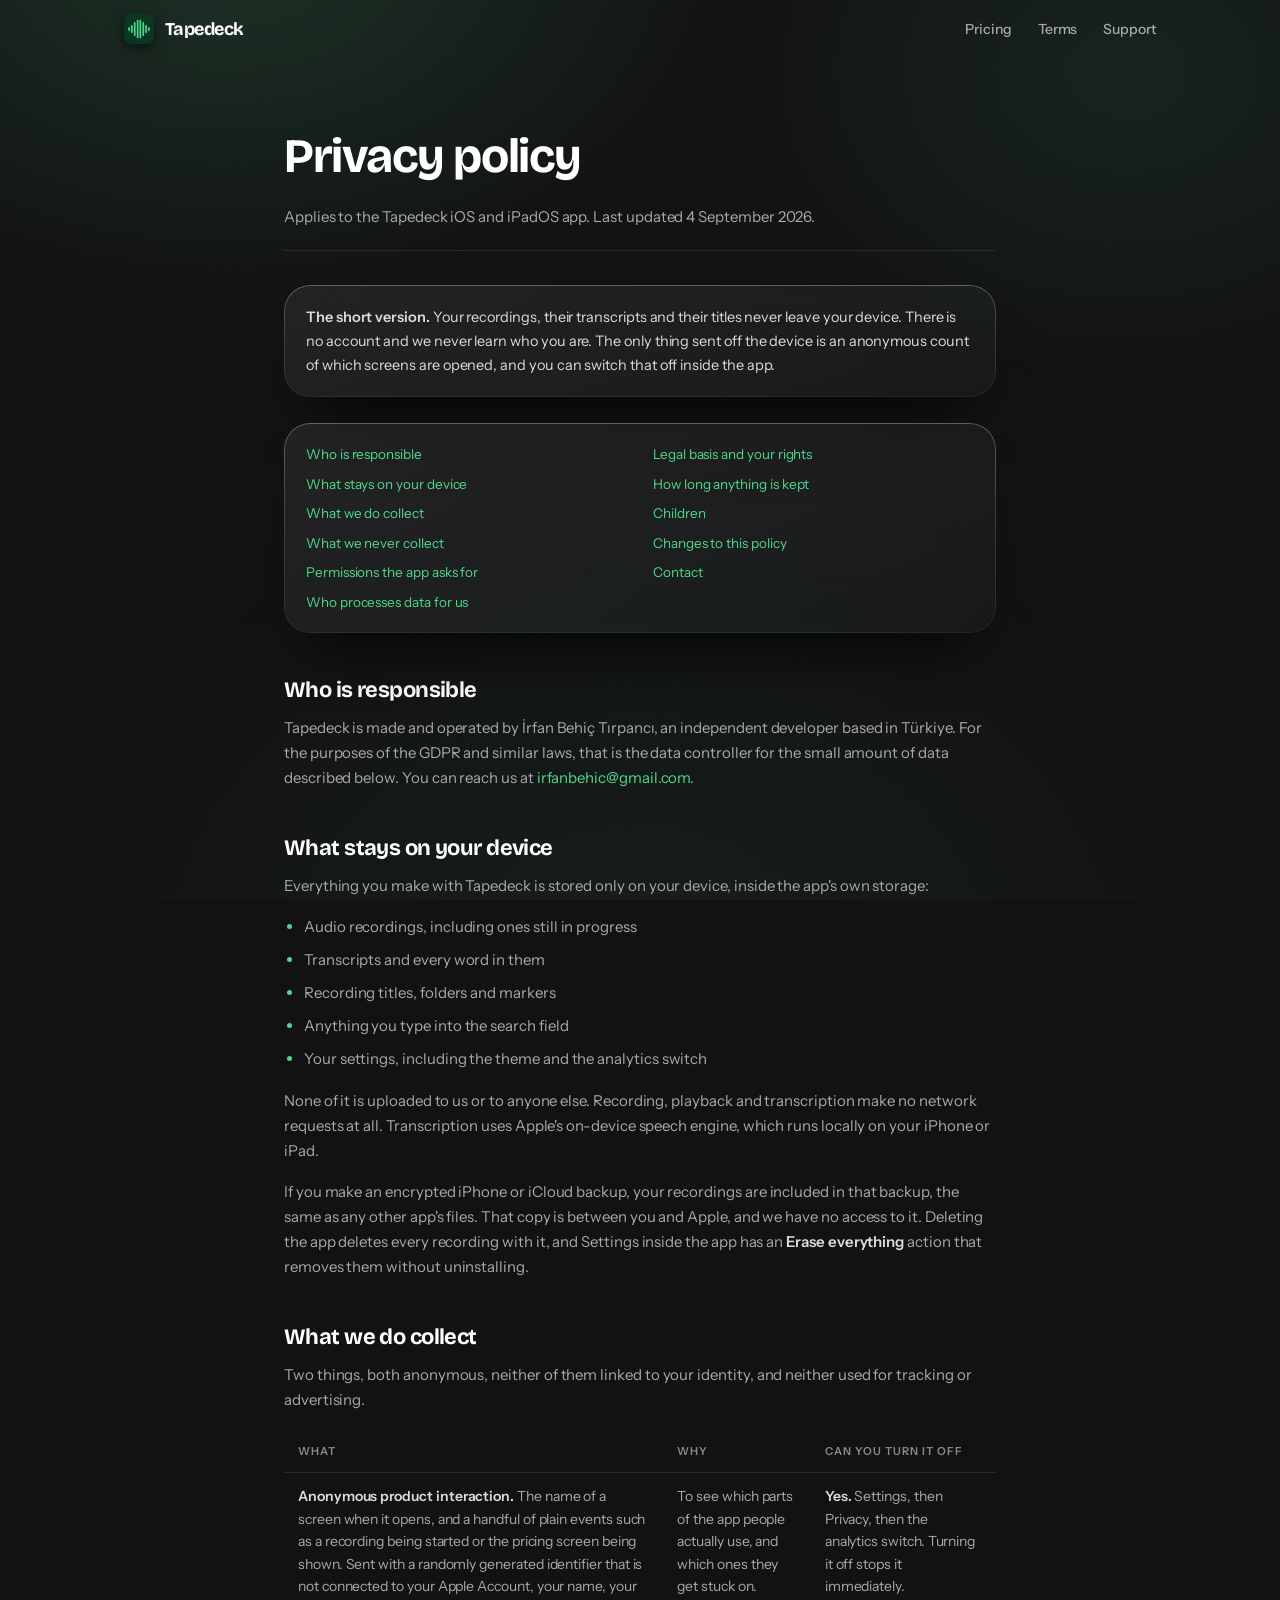
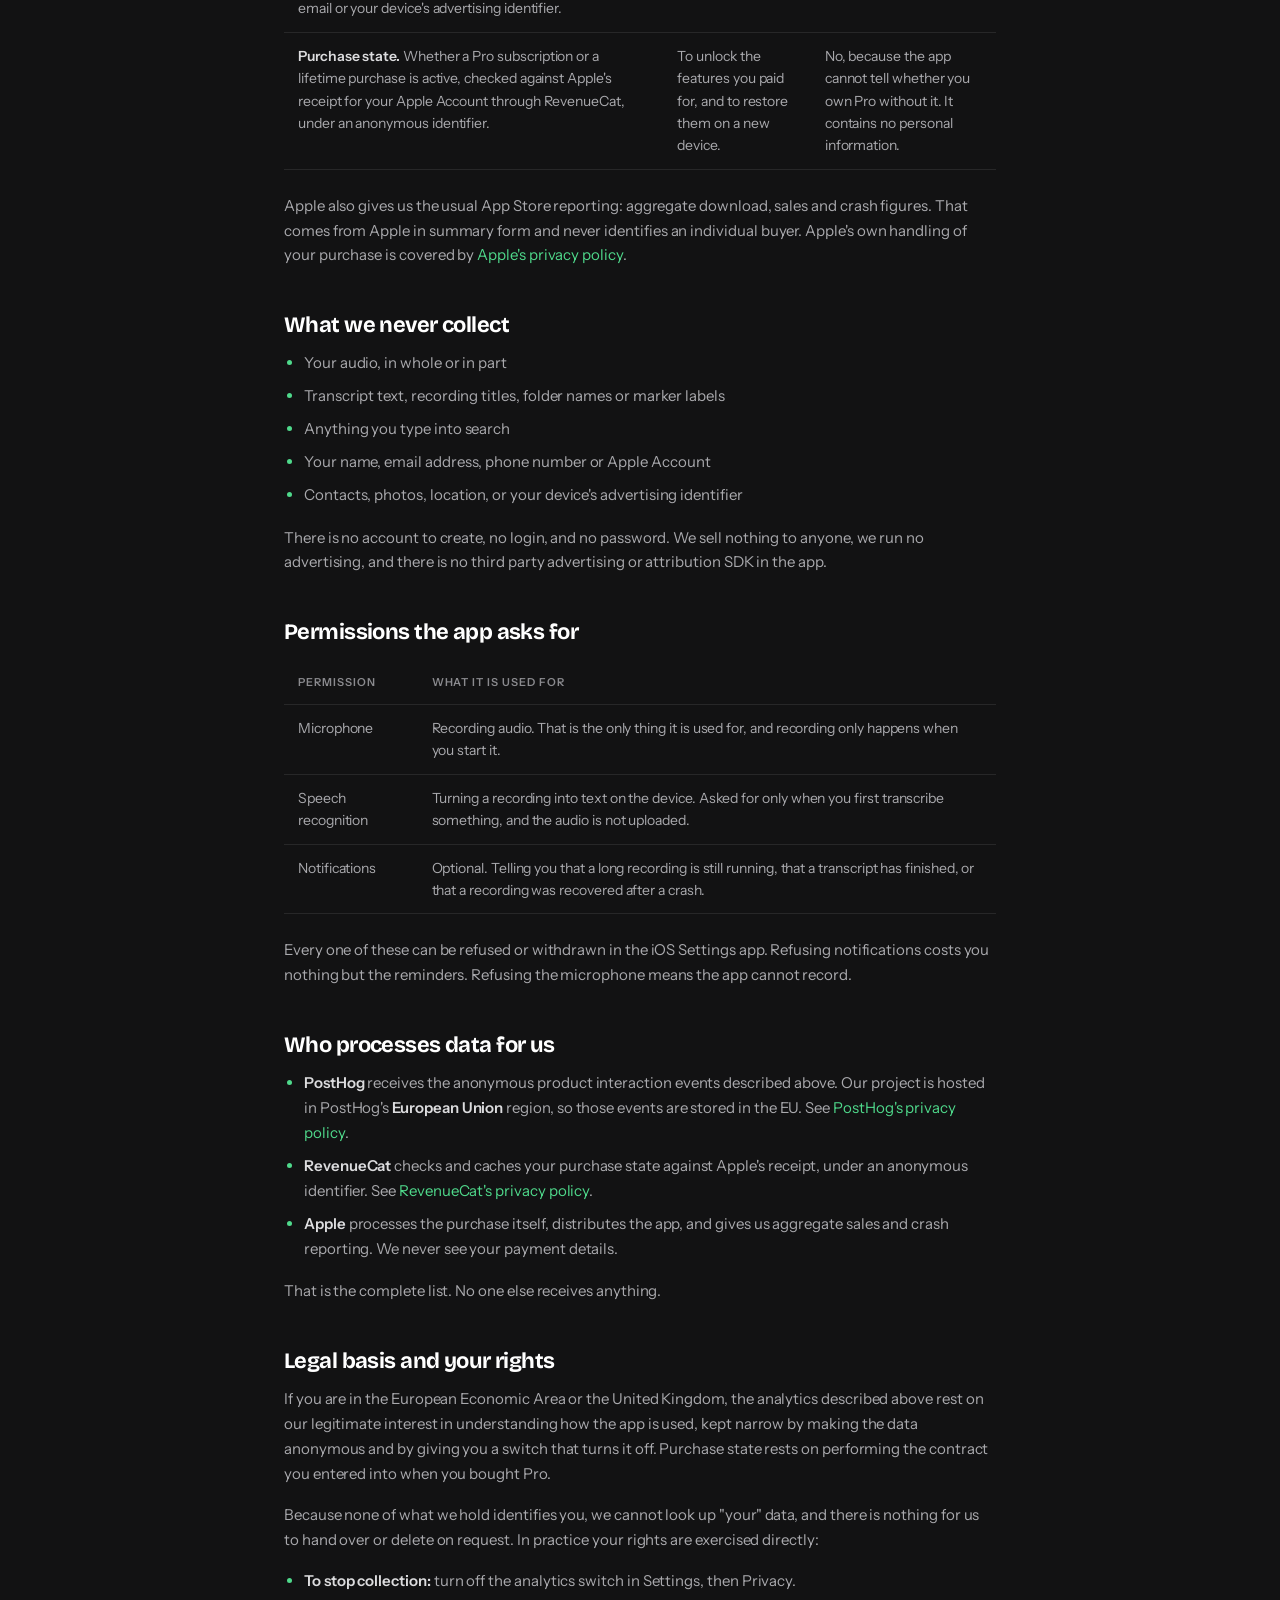
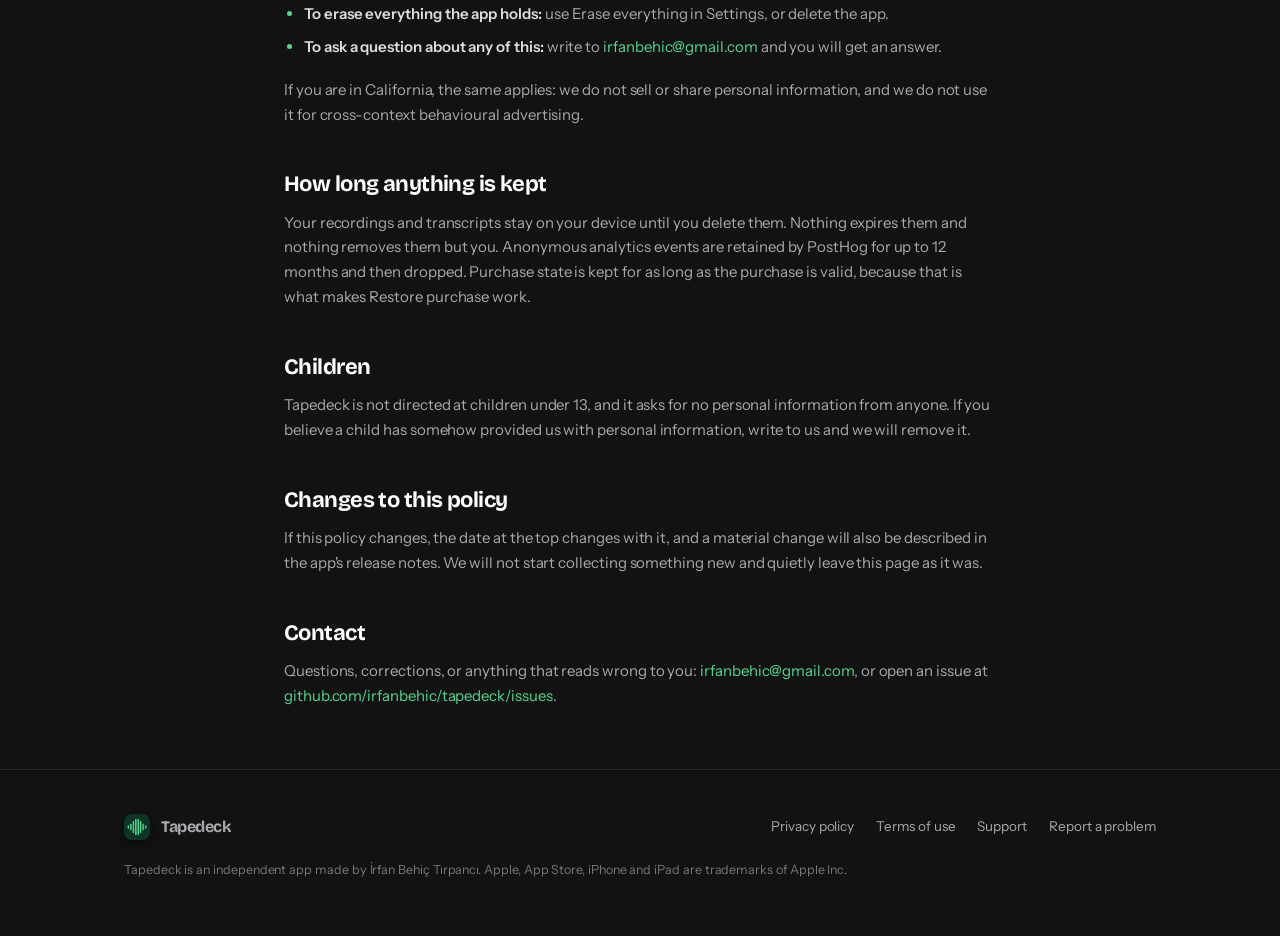
==== privacy/index.html @ 1c216a2d "The site, the policy, the terms and the support page Static HTML on GitHub Pages, no build step. Col" ====
<!doctype html>
<html lang="en">
<head>
<meta charset="utf-8">
<meta name="viewport" content="width=device-width, initial-scale=1">
<title>Privacy policy — Tapedeck</title>
<meta name="description" content="What Tapedeck collects, what it never collects, and who processes it. Audio and transcripts never leave your device.">
<link rel="canonical" href="https://irfanbehic.github.io/tapedeck/privacy/">
<meta name="theme-color" content="#121213">
<meta property="og:title" content="Privacy policy — Tapedeck">
<meta property="og:description" content="Audio and transcripts never leave your device. Here is everything else.">
<meta property="og:image" content="https://irfanbehic.github.io/tapedeck/assets/icon-512.png">
<link rel="icon" href="../assets/icon-180.png" type="image/png">
<link rel="apple-touch-icon" href="../assets/icon-180.png">
<link rel="preconnect" href="https://fonts.googleapis.com">
<link rel="preconnect" href="https://fonts.gstatic.com" crossorigin>
<link href="https://fonts.googleapis.com/css2?family=Bricolage+Grotesque:opsz,wght@12..96,700&family=Instrument+Sans:wght@400;500;600&family=Martian+Mono:wght@500&display=swap" rel="stylesheet">
<link rel="stylesheet" href="../assets/style.css">
</head>
<body>

<header class="nav">
  <div class="shell nav__inner">
    <a class="brand" href="../">
      <img src="../assets/icon-180.png" alt="" width="30" height="30">
      Tapedeck
    </a>
    <nav class="nav__links" aria-label="Main">
      <a href="../#pricing" class="is-optional">Pricing</a>
      <a href="../terms/">Terms</a>
      <a href="../support/">Support</a>
    </nav>
  </div>
</header>

<main class="doc">
  <div class="shell shell--narrow">
    <h1 style="font-size:clamp(32px,5vw,48px)">Privacy policy</h1>
    <p class="doc__meta">Applies to the Tapedeck iOS and iPadOS app. Last updated 4 September 2026.</p>

    <div class="glass callout" style="margin-top:0">
      <p><strong>The short version.</strong> Your recordings, their transcripts and their titles never leave your device. There is no account and we never learn who you are. The only thing sent off the device is an anonymous count of which screens are opened, and you can switch that off inside the app.</p>
    </div>

    <div class="glass toc">
      <ul>
        <li><a href="#controller">Who is responsible</a></li>
        <li><a href="#stays">What stays on your device</a></li>
        <li><a href="#collect">What we do collect</a></li>
        <li><a href="#never">What we never collect</a></li>
        <li><a href="#permissions">Permissions the app asks for</a></li>
        <li><a href="#processors">Who processes data for us</a></li>
        <li><a href="#legal">Legal basis and your rights</a></li>
        <li><a href="#retention">How long anything is kept</a></li>
        <li><a href="#children">Children</a></li>
        <li><a href="#changes">Changes to this policy</a></li>
        <li><a href="#contact">Contact</a></li>
      </ul>
    </div>

    <h2 id="controller">Who is responsible</h2>
    <p>Tapedeck is made and operated by İrfan Behiç Tırpancı, an independent developer based in Türkiye. For the purposes of the GDPR and similar laws, that is the data controller for the small amount of data described below. You can reach us at <a href="mailto:irfanbehic@gmail.com">irfanbehic@gmail.com</a>.</p>

    <h2 id="stays">What stays on your device</h2>
    <p>Everything you make with Tapedeck is stored only on your device, inside the app's own storage:</p>
    <ul>
      <li>Audio recordings, including ones still in progress</li>
      <li>Transcripts and every word in them</li>
      <li>Recording titles, folders and markers</li>
      <li>Anything you type into the search field</li>
      <li>Your settings, including the theme and the analytics switch</li>
    </ul>
    <p>None of it is uploaded to us or to anyone else. Recording, playback and transcription make no network requests at all. Transcription uses Apple's on-device speech engine, which runs locally on your iPhone or iPad.</p>
    <p>If you make an encrypted iPhone or iCloud backup, your recordings are included in that backup, the same as any other app's files. That copy is between you and Apple, and we have no access to it. Deleting the app deletes every recording with it, and Settings inside the app has an <strong>Erase everything</strong> action that removes them without uninstalling.</p>

    <h2 id="collect">What we do collect</h2>
    <p>Two things, both anonymous, neither of them linked to your identity, and neither used for tracking or advertising.</p>

    <table>
      <thead>
        <tr><th>What</th><th>Why</th><th>Can you turn it off</th></tr>
      </thead>
      <tbody>
        <tr>
          <td><strong>Anonymous product interaction.</strong> The name of a screen when it opens, and a handful of plain events such as a recording being started or the pricing screen being shown. Sent with a randomly generated identifier that is not connected to your Apple Account, your name, your email or your device's advertising identifier.</td>
          <td>To see which parts of the app people actually use, and which ones they get stuck on.</td>
          <td><strong>Yes.</strong> Settings, then Privacy, then the analytics switch. Turning it off stops it immediately.</td>
        </tr>
        <tr>
          <td><strong>Purchase state.</strong> Whether a Pro subscription or a lifetime purchase is active, checked against Apple's receipt for your Apple Account through RevenueCat, under an anonymous identifier.</td>
          <td>To unlock the features you paid for, and to restore them on a new device.</td>
          <td>No, because the app cannot tell whether you own Pro without it. It contains no personal information.</td>
        </tr>
      </tbody>
    </table>

    <p>Apple also gives us the usual App Store reporting: aggregate download, sales and crash figures. That comes from Apple in summary form and never identifies an individual buyer. Apple's own handling of your purchase is covered by <a href="https://www.apple.com/legal/privacy/">Apple's privacy policy</a>.</p>

    <h2 id="never">What we never collect</h2>
    <ul>
      <li>Your audio, in whole or in part</li>
      <li>Transcript text, recording titles, folder names or marker labels</li>
      <li>Anything you type into search</li>
      <li>Your name, email address, phone number or Apple Account</li>
      <li>Contacts, photos, location, or your device's advertising identifier</li>
    </ul>
    <p>There is no account to create, no login, and no password. We sell nothing to anyone, we run no advertising, and there is no third party advertising or attribution SDK in the app.</p>

    <h2 id="permissions">Permissions the app asks for</h2>
    <table>
      <thead>
        <tr><th>Permission</th><th>What it is used for</th></tr>
      </thead>
      <tbody>
        <tr><td>Microphone</td><td>Recording audio. That is the only thing it is used for, and recording only happens when you start it.</td></tr>
        <tr><td>Speech recognition</td><td>Turning a recording into text on the device. Asked for only when you first transcribe something, and the audio is not uploaded.</td></tr>
        <tr><td>Notifications</td><td>Optional. Telling you that a long recording is still running, that a transcript has finished, or that a recording was recovered after a crash.</td></tr>
      </tbody>
    </table>
    <p>Every one of these can be refused or withdrawn in the iOS Settings app. Refusing notifications costs you nothing but the reminders. Refusing the microphone means the app cannot record.</p>

    <h2 id="processors">Who processes data for us</h2>
    <ul>
      <li><strong>PostHog</strong> receives the anonymous product interaction events described above. Our project is hosted in PostHog's <strong>European Union</strong> region, so those events are stored in the EU. See <a href="https://posthog.com/privacy">PostHog's privacy policy</a>.</li>
      <li><strong>RevenueCat</strong> checks and caches your purchase state against Apple's receipt, under an anonymous identifier. See <a href="https://www.revenuecat.com/privacy">RevenueCat's privacy policy</a>.</li>
      <li><strong>Apple</strong> processes the purchase itself, distributes the app, and gives us aggregate sales and crash reporting. We never see your payment details.</li>
    </ul>
    <p>That is the complete list. No one else receives anything.</p>

    <h2 id="legal">Legal basis and your rights</h2>
    <p>If you are in the European Economic Area or the United Kingdom, the analytics described above rest on our legitimate interest in understanding how the app is used, kept narrow by making the data anonymous and by giving you a switch that turns it off. Purchase state rests on performing the contract you entered into when you bought Pro.</p>
    <p>Because none of what we hold identifies you, we cannot look up "your" data, and there is nothing for us to hand over or delete on request. In practice your rights are exercised directly:</p>
    <ul>
      <li><strong>To stop collection:</strong> turn off the analytics switch in Settings, then Privacy.</li>
      <li><strong>To erase everything the app holds:</strong> use Erase everything in Settings, or delete the app.</li>
      <li><strong>To ask a question about any of this:</strong> write to <a href="mailto:irfanbehic@gmail.com">irfanbehic@gmail.com</a> and you will get an answer.</li>
    </ul>
    <p>If you are in California, the same applies: we do not sell or share personal information, and we do not use it for cross-context behavioural advertising.</p>

    <h2 id="retention">How long anything is kept</h2>
    <p>Your recordings and transcripts stay on your device until you delete them. Nothing expires them and nothing removes them but you. Anonymous analytics events are retained by PostHog for up to 12 months and then dropped. Purchase state is kept for as long as the purchase is valid, because that is what makes Restore purchase work.</p>

    <h2 id="children">Children</h2>
    <p>Tapedeck is not directed at children under 13, and it asks for no personal information from anyone. If you believe a child has somehow provided us with personal information, write to us and we will remove it.</p>

    <h2 id="changes">Changes to this policy</h2>
    <p>If this policy changes, the date at the top changes with it, and a material change will also be described in the app's release notes. We will not start collecting something new and quietly leave this page as it was.</p>

    <h2 id="contact">Contact</h2>
    <p>Questions, corrections, or anything that reads wrong to you: <a href="mailto:irfanbehic@gmail.com">irfanbehic@gmail.com</a>, or open an issue at <a href="https://github.com/irfanbehic/tapedeck/issues">github.com/irfanbehic/tapedeck/issues</a>.</p>
  </div>
</main>

<footer class="footer">
  <div class="shell">
    <div class="footer__inner">
      <a class="brand" href="../" style="font-size:16px">
        <img src="../assets/icon-180.png" alt="" width="26" height="26" style="width:26px;height:26px">
        Tapedeck
      </a>
      <nav class="footer__links" aria-label="Legal">
        <a href="../privacy/">Privacy policy</a>
        <a href="../terms/">Terms of use</a>
        <a href="../support/">Support</a>
        <a href="https://github.com/irfanbehic/tapedeck/issues">Report a problem</a>
      </nav>
    </div>
    <p class="footer__note">Tapedeck is an independent app made by İrfan Behiç Tırpancı. Apple, App Store, iPhone and iPad are trademarks of Apple Inc.</p>
  </div>
</footer>

<script src="../assets/site.js"></script>
</body>
</html>
---- assets/style.css ----
/* Tapedeck — site styles. Values lifted from the app's design system. */

:root {
  color-scheme: dark;

  --ground: #121213;
  --ground-deep: #0d0d0e;

  --accent: #4fd98b;
  --accent-deep: #16a163;
  --interrupt: #d97757;

  --ink-display: #ffffff;
  --ink-title: #f4f4f5;
  --ink-strong: #dcdcde;
  --ink-body: #a9a9ad;
  --ink-label: #8a8a8e;
  --ink-quiet: #77777b;

  --control-fill: rgba(255, 255, 255, 0.085);
  --control-stroke: rgba(255, 255, 255, 0.12);
  --hairline: rgba(255, 255, 255, 0.09);
  --rule: rgba(255, 255, 255, 0.11);
  --glass-edge: rgba(255, 255, 255, 0.16);
  --glass-edge-top: rgba(255, 255, 255, 0.3);

  --radius-card: 26px;
  --radius-control: 14px;

  --font-display: "Bricolage Grotesque", "Helvetica Neue", Helvetica, Arial, sans-serif;
  --font-body: "Instrument Sans", -apple-system, BlinkMacSystemFont, "Segoe UI", Helvetica, Arial, sans-serif;
  --font-mono: "Martian Mono", ui-monospace, SFMono-Regular, Menlo, monospace;

  --shell: 1080px;
  --gutter: 24px;
}

*,
*::before,
*::after { box-sizing: border-box; }

html {
  -webkit-text-size-adjust: 100%;
  scroll-behavior: smooth;
}

body {
  margin: 0;
  background: var(--ground);
  color: var(--ink-body);
  font-family: var(--font-body);
  font-size: 16px;
  line-height: 1.6;
  letter-spacing: -0.004em;
  -webkit-font-smoothing: antialiased;
  text-rendering: optimizeLegibility;
  overflow-x: hidden;
}

/* The two accent glows the app puts on every screen, plus the grain. */
body::before {
  content: "";
  position: fixed;
  inset: 0;
  z-index: -2;
  pointer-events: none;
  background:
    radial-gradient(760px 520px at 18% -6%, rgba(79, 217, 139, 0.16), transparent 68%),
    radial-gradient(620px 480px at 88% 8%, rgba(79, 217, 139, 0.09), transparent 66%),
    radial-gradient(900px 700px at 50% 108%, rgba(79, 217, 139, 0.06), transparent 70%);
}

body::after {
  content: "";
  position: fixed;
  inset: 0;
  z-index: -1;
  pointer-events: none;
  opacity: 0.05;
  mix-blend-mode: overlay;
  background-image: url("data:image/svg+xml,%3Csvg xmlns='http://www.w3.org/2000/svg' width='160' height='160'%3E%3Cfilter id='n'%3E%3CfeTurbulence type='fractalNoise' baseFrequency='0.85' numOctaves='3'/%3E%3C/filter%3E%3Crect width='160' height='160' filter='url(%23n)'/%3E%3C/svg%3E");
}

img { max-width: 100%; display: block; }

a {
  color: var(--accent);
  text-decoration: none;
  transition: color 0.2s ease, opacity 0.2s ease;
}
a:hover { color: #7ce8ac; }

::selection { background: rgba(79, 217, 139, 0.28); color: #fff; }

:focus-visible {
  outline: 2px solid var(--accent);
  outline-offset: 3px;
  border-radius: 6px;
}

/* ---------- layout ---------- */

.shell {
  width: 100%;
  max-width: var(--shell);
  margin: 0 auto;
  padding: 0 var(--gutter);
}

.shell--narrow { max-width: 760px; }

section { position: relative; }

.band { padding: 96px 0; }
.band--tight { padding: 64px 0; }

/* ---------- type ---------- */

h1, h2, h3, h4 {
  font-family: var(--font-display);
  font-weight: 700;
  color: var(--ink-display);
  margin: 0 0 0.5em;
  letter-spacing: -0.03em;
  line-height: 1.05;
  text-wrap: balance;
}

h1 { font-size: clamp(38px, 6.4vw, 68px); }
h2 { font-size: clamp(28px, 3.9vw, 40px); letter-spacing: -0.032em; }
h3 { font-size: 19px; letter-spacing: -0.024em; color: var(--ink-title); line-height: 1.25; }
h4 { font-size: 16px; letter-spacing: -0.02em; color: var(--ink-title); }

p { margin: 0 0 1.1em; }
p:last-child { margin-bottom: 0; }

.lead {
  font-size: clamp(16.5px, 1.9vw, 19px);
  line-height: 1.55;
  color: var(--ink-body);
  max-width: 34em;
  text-wrap: pretty;
}

.label {
  font-family: var(--font-body);
  font-weight: 600;
  font-size: 11px;
  letter-spacing: 0.09em;
  text-transform: uppercase;
  color: var(--ink-label);
  margin: 0 0 18px;
}

.mono { font-family: var(--font-mono); letter-spacing: -0.03em; }

.accent { color: var(--accent); }

/* ---------- glass ---------- */

.glass {
  position: relative;
  border-radius: var(--radius-card);
  background: linear-gradient(155deg, rgba(255, 255, 255, 0.075), rgba(255, 255, 255, 0.028));
  backdrop-filter: blur(30px) saturate(180%);
  -webkit-backdrop-filter: blur(30px) saturate(180%);
  box-shadow: 0 40px 60px -30px rgba(0, 0, 0, 0.85);
}

.glass::before {
  content: "";
  position: absolute;
  inset: 0;
  border-radius: inherit;
  padding: 1px;
  background: linear-gradient(to bottom, var(--glass-edge-top), var(--glass-edge) 40%, rgba(255, 255, 255, 0.06));
  -webkit-mask: linear-gradient(#000 0 0) content-box, linear-gradient(#000 0 0);
  -webkit-mask-composite: xor;
  mask: linear-gradient(#000 0 0) content-box, linear-gradient(#000 0 0);
  mask-composite: exclude;
  pointer-events: none;
}

.glass--accent {
  background: linear-gradient(155deg, rgba(79, 217, 139, 0.12), rgba(79, 217, 139, 0.035));
  box-shadow: 0 40px 70px -30px rgba(0, 0, 0, 0.85), 0 0 70px -30px rgba(79, 217, 139, 0.4);
}

.glass--accent::before {
  background: linear-gradient(to bottom, rgba(79, 217, 139, 0.5), rgba(79, 217, 139, 0.26));
}

/* A panel only ever sits nested inside a glass card. */
.panel {
  border-radius: 16px;
  background: rgba(255, 255, 255, 0.05);
  border: 1px solid var(--rule);
  padding: 16px 18px;
}

/* ---------- nav ---------- */

.nav {
  position: sticky;
  top: 0;
  z-index: 40;
  padding: 14px 0;
  transition: background 0.3s ease, backdrop-filter 0.3s ease, border-color 0.3s ease;
  border-bottom: 1px solid transparent;
}

.nav.is-stuck {
  background: rgba(18, 18, 19, 0.72);
  backdrop-filter: blur(20px) saturate(180%);
  -webkit-backdrop-filter: blur(20px) saturate(180%);
  border-bottom-color: var(--hairline);
}

.nav__inner {
  display: flex;
  align-items: center;
  gap: 16px;
}

.brand {
  display: inline-flex;
  align-items: center;
  gap: 11px;
  color: var(--ink-display);
  font-family: var(--font-display);
  font-weight: 700;
  font-size: 18px;
  letter-spacing: -0.03em;
  margin-right: auto;
}
.brand:hover { color: var(--ink-display); }

.brand img {
  width: 30px;
  height: 30px;
  border-radius: 8px;
  box-shadow: 0 4px 14px rgba(0, 0, 0, 0.5);
}

.nav__links {
  display: flex;
  align-items: center;
  gap: 26px;
}

.nav__links a {
  color: var(--ink-body);
  font-size: 14px;
  font-weight: 500;
}
.nav__links a:hover { color: var(--ink-title); }

@media (max-width: 720px) {
  .nav__links { gap: 18px; }
  .nav__links a.is-optional { display: none; }
}

/* ---------- buttons ---------- */

.btn {
  display: inline-flex;
  align-items: center;
  justify-content: center;
  gap: 9px;
  padding: 13px 22px;
  border-radius: var(--radius-control);
  border: 1px solid var(--control-stroke);
  background: var(--control-fill);
  color: var(--ink-title);
  font-family: var(--font-body);
  font-weight: 600;
  font-size: 14.5px;
  letter-spacing: -0.01em;
  cursor: pointer;
  transition: transform 0.18s cubic-bezier(0.2, 0.9, 0.3, 1), background 0.2s ease, border-color 0.2s ease;
}

.btn:hover { background: rgba(255, 255, 255, 0.13); color: var(--ink-display); }
.btn:active { transform: scale(0.97); }

.btn--accent {
  background: var(--accent);
  border-color: transparent;
  color: #07240f;
  box-shadow: 0 14px 34px -14px rgba(79, 217, 139, 0.7);
}
.btn--accent:hover { background: #5fe098; color: #07240f; }

.btn--quiet { background: transparent; }

/* ---------- hero ---------- */

.hero {
  padding: clamp(56px, 9vw, 110px) 0 clamp(48px, 7vw, 80px);
}

.chip {
  display: inline-flex;
  align-items: center;
  gap: 9px;
  padding: 7px 14px 7px 11px;
  border-radius: 999px;
  border: 1px solid rgba(79, 217, 139, 0.3);
  background: rgba(79, 217, 139, 0.09);
  color: var(--accent);
  font-size: 12.5px;
  font-weight: 600;
  letter-spacing: 0.01em;
  margin-bottom: 26px;
}

.chip__dot {
  width: 7px;
  height: 7px;
  border-radius: 50%;
  background: var(--accent);
  box-shadow: 0 0 0 0 rgba(79, 217, 139, 0.6);
  animation: pulse 2.4s ease-out infinite;
}

@keyframes pulse {
  0% { box-shadow: 0 0 0 0 rgba(79, 217, 139, 0.55); }
  70% { box-shadow: 0 0 0 9px rgba(79, 217, 139, 0); }
  100% { box-shadow: 0 0 0 0 rgba(79, 217, 139, 0); }
}

.hero__actions {
  display: flex;
  flex-wrap: wrap;
  gap: 12px;
  margin-top: 34px;
}

.hero__note {
  margin-top: 18px;
  font-size: 13px;
  color: var(--ink-quiet);
}

/* the waveform */

.wave {
  display: flex;
  align-items: center;
  justify-content: center;
  gap: 6px;
  height: 132px;
  margin-top: 56px;
  padding: 0 4px;
}

.wave span {
  flex: 1 1 0;
  max-width: 9px;
  min-width: 3px;
  border-radius: 999px;
  background: linear-gradient(to bottom, var(--accent), rgba(79, 217, 139, 0.45));
  transform-origin: center;
  animation: bar 1900ms cubic-bezier(0.4, 0, 0.2, 1) infinite;
  will-change: transform;
}

@keyframes bar {
  0%, 100% { transform: scaleY(0.22); }
  50% { transform: scaleY(1); }
}

/* ---------- grids ---------- */

.grid {
  display: grid;
  gap: 18px;
}

.grid--2 { grid-template-columns: repeat(2, minmax(0, 1fr)); }
.grid--3 { grid-template-columns: repeat(3, minmax(0, 1fr)); }

@media (max-width: 860px) {
  .grid--3 { grid-template-columns: repeat(2, minmax(0, 1fr)); }
}

@media (max-width: 620px) {
  .grid--2, .grid--3 { grid-template-columns: minmax(0, 1fr); }
}

.card { padding: 26px 24px 28px; }

.card__icon {
  width: 40px;
  height: 40px;
  border-radius: 12px;
  display: grid;
  place-items: center;
  background: rgba(79, 217, 139, 0.11);
  border: 1px solid rgba(79, 217, 139, 0.24);
  margin-bottom: 18px;
  color: var(--accent);
}

.card p {
  font-size: 14.5px;
  line-height: 1.55;
  color: var(--ink-body);
}

/* ---------- comparison ---------- */

.split {
  display: grid;
  grid-template-columns: repeat(2, minmax(0, 1fr));
  gap: 18px;
}

@media (max-width: 760px) {
  .split { grid-template-columns: minmax(0, 1fr); }
}

.ticks {
  list-style: none;
  margin: 0;
  padding: 0;
}

.ticks li {
  position: relative;
  padding: 11px 0 11px 30px;
  font-size: 14.5px;
  color: var(--ink-strong);
  border-bottom: 1px solid var(--hairline);
}

.ticks li:last-child { border-bottom: 0; padding-bottom: 0; }

.ticks li::before {
  content: "";
  position: absolute;
  left: 2px;
  top: 17px;
  width: 13px;
  height: 7px;
  border-left: 2px solid var(--accent);
  border-bottom: 2px solid var(--accent);
  transform: rotate(-45deg);
  border-radius: 1px;
}

/* ---------- price ---------- */

.price {
  display: flex;
  align-items: baseline;
  gap: 10px;
  margin: 4px 0 16px;
}

.price__figure {
  font-family: var(--font-mono);
  font-weight: 500;
  font-size: 30px;
  letter-spacing: -0.04em;
  color: var(--ink-display);
}

.price__unit { font-size: 13.5px; color: var(--ink-label); }

.fineprint {
  font-size: 12.5px;
  line-height: 1.5;
  color: var(--ink-quiet);
}

/* ---------- faq ---------- */

.faq { border-top: 1px solid var(--hairline); }

.faq details {
  border-bottom: 1px solid var(--hairline);
  padding: 4px 0;
}

.faq summary {
  cursor: pointer;
  list-style: none;
  padding: 20px 34px 20px 0;
  position: relative;
  font-family: var(--font-body);
  font-weight: 600;
  font-size: 15.5px;
  color: var(--ink-title);
  letter-spacing: -0.012em;
}

.faq summary::-webkit-details-marker { display: none; }

.faq summary::after {
  content: "";
  position: absolute;
  right: 6px;
  top: 50%;
  width: 9px;
  height: 9px;
  border-right: 2px solid var(--ink-label);
  border-bottom: 2px solid var(--ink-label);
  transform: translateY(-70%) rotate(45deg);
  transition: transform 0.25s ease, border-color 0.2s ease;
}

.faq details[open] summary::after {
  transform: translateY(-20%) rotate(-135deg);
  border-color: var(--accent);
}

.faq details p {
  padding: 0 30px 22px 0;
  font-size: 14.5px;
  color: var(--ink-body);
  margin: 0;
}

/* ---------- footer ---------- */

.footer {
  border-top: 1px solid var(--hairline);
  padding: 44px 0 56px;
  margin-top: 40px;
}

.footer__inner {
  display: flex;
  flex-wrap: wrap;
  align-items: center;
  gap: 14px 28px;
}

.footer__links {
  display: flex;
  flex-wrap: wrap;
  gap: 22px;
  margin-left: auto;
}

.footer a { color: var(--ink-body); font-size: 13.5px; }
.footer a:hover { color: var(--accent); }

.footer__note {
  font-size: 12.5px;
  color: var(--ink-quiet);
  margin-top: 20px;
}

/* ---------- legal pages ---------- */

.doc { padding: clamp(40px, 6vw, 72px) 0 20px; }

.doc__meta {
  font-size: 12.5px;
  color: var(--ink-quiet);
  margin-bottom: 34px;
  padding-bottom: 20px;
  border-bottom: 1px solid var(--hairline);
}

.doc h2 {
  font-size: 22px;
  margin-top: 46px;
  margin-bottom: 14px;
  letter-spacing: -0.026em;
}

.doc h3 {
  font-size: 16px;
  margin-top: 28px;
  margin-bottom: 8px;
}

.doc p, .doc li {
  font-size: 15px;
  line-height: 1.66;
  color: var(--ink-body);
}

.doc ul { padding-left: 20px; margin: 0 0 1.1em; }
.doc li { margin-bottom: 8px; }
.doc li::marker { color: var(--accent); }

.doc strong { color: var(--ink-strong); font-weight: 600; }

.doc table {
  width: 100%;
  border-collapse: collapse;
  margin: 18px 0 24px;
  font-size: 14px;
}

.doc th, .doc td {
  text-align: left;
  padding: 12px 14px;
  border-bottom: 1px solid var(--hairline);
  vertical-align: top;
}

.doc th {
  font-size: 11px;
  letter-spacing: 0.09em;
  text-transform: uppercase;
  color: var(--ink-label);
  font-weight: 600;
}

.doc td { color: var(--ink-body); }

.callout {
  padding: 20px 22px;
  margin: 26px 0;
}

.callout p { font-size: 14.5px; margin: 0; color: var(--ink-strong); }

.toc {
  padding: 20px 22px;
  margin-bottom: 34px;
}

.toc ul { list-style: none; padding: 0; margin: 0; columns: 2; column-gap: 26px; }
.toc li { margin-bottom: 7px; font-size: 13.5px; break-inside: avoid; }

@media (max-width: 620px) {
  .toc ul { columns: 1; }
}

/* ---------- reveal ---------- */

.reveal {
  opacity: 0;
  transform: translateY(18px);
  transition: opacity 0.7s cubic-bezier(0.22, 0.9, 0.3, 1), transform 0.7s cubic-bezier(0.22, 0.9, 0.3, 1);
}

.reveal.is-in {
  opacity: 1;
  transform: none;
}

@media (prefers-reduced-motion: reduce) {
  html { scroll-behavior: auto; }
  .reveal { opacity: 1; transform: none; transition: none; }
  .wave span { animation: none; transform: scaleY(0.6); }
  .chip__dot { animation: none; }
  *, *::before, *::after {
    animation-duration: 0.001ms !important;
    animation-iteration-count: 1 !important;
    transition-duration: 0.001ms !important;
  }
}

/* A whole card that is a link. */
a.card {
  color: inherit;
  display: block;
  transition: transform 0.2s cubic-bezier(0.2, 0.9, 0.3, 1), background 0.25s ease;
}
a.card:hover { transform: translateY(-2px); color: inherit; }
a.card:hover h3 { color: var(--accent); }
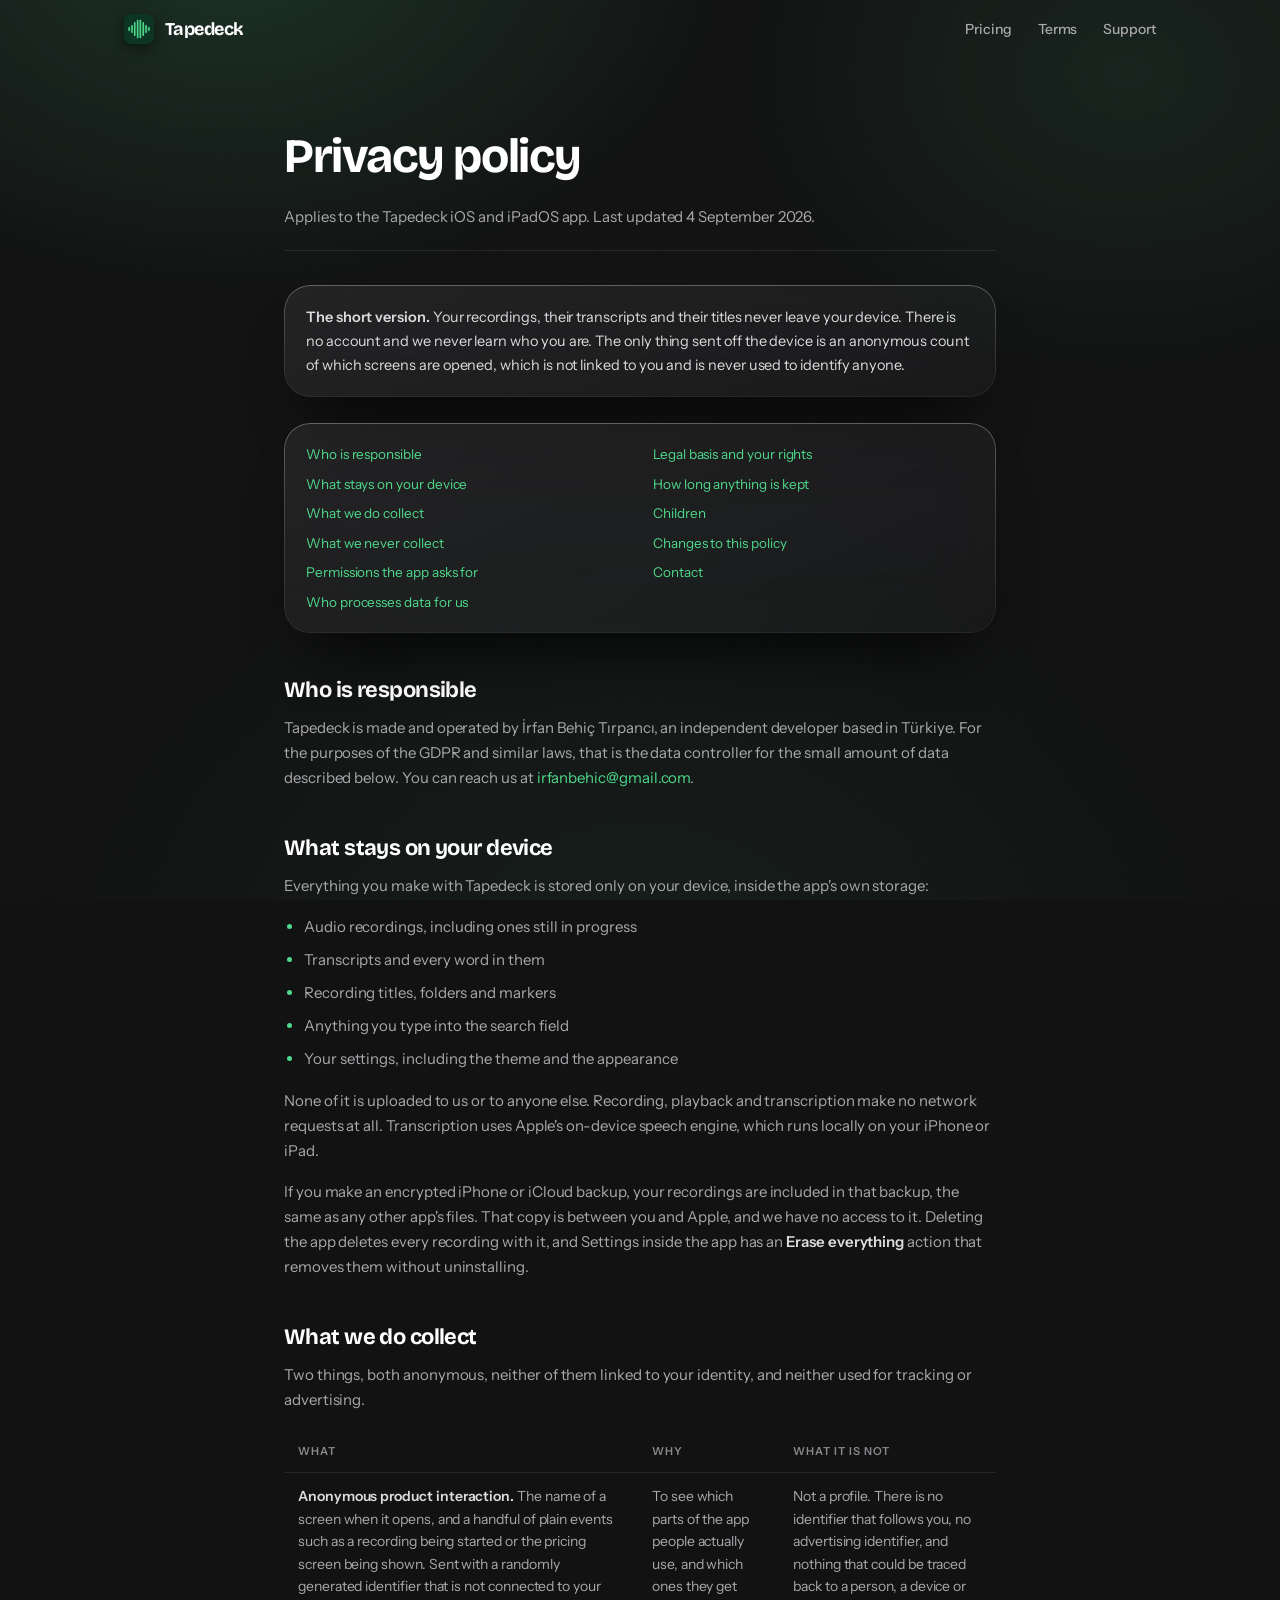
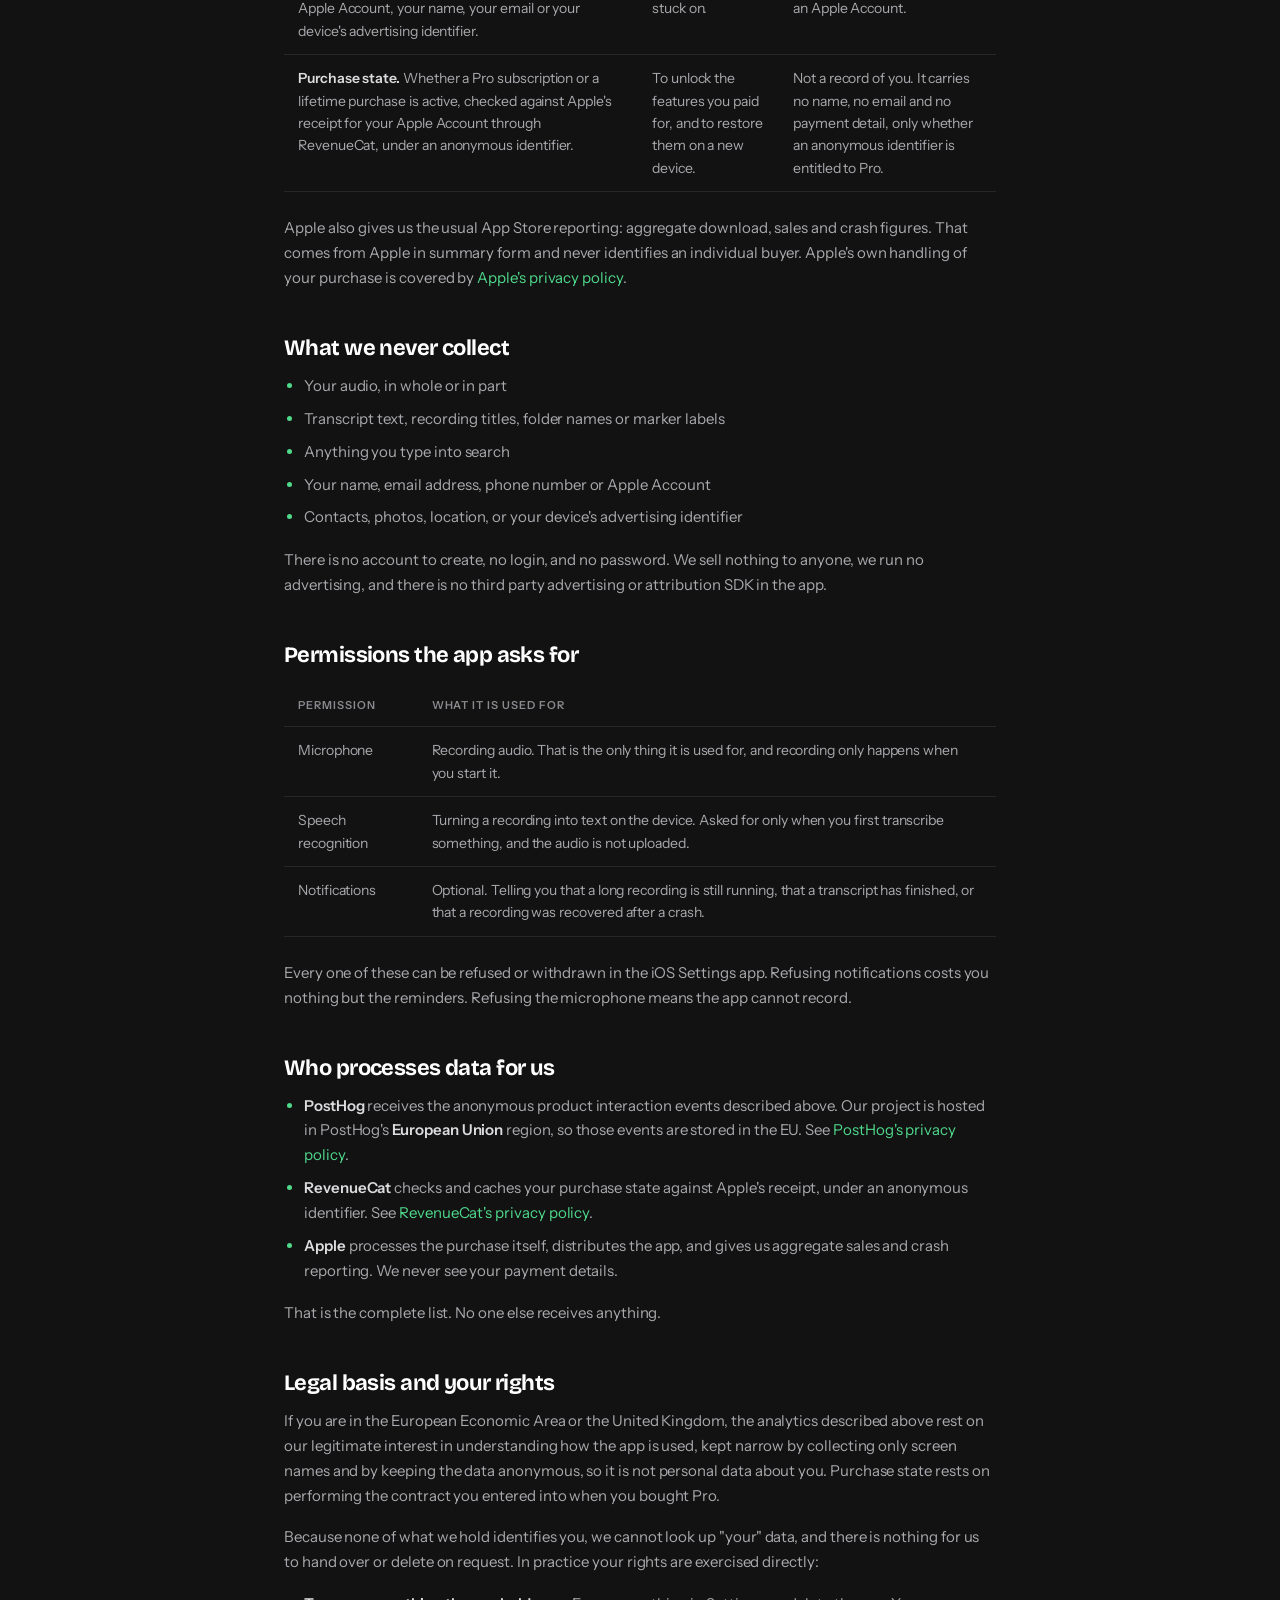
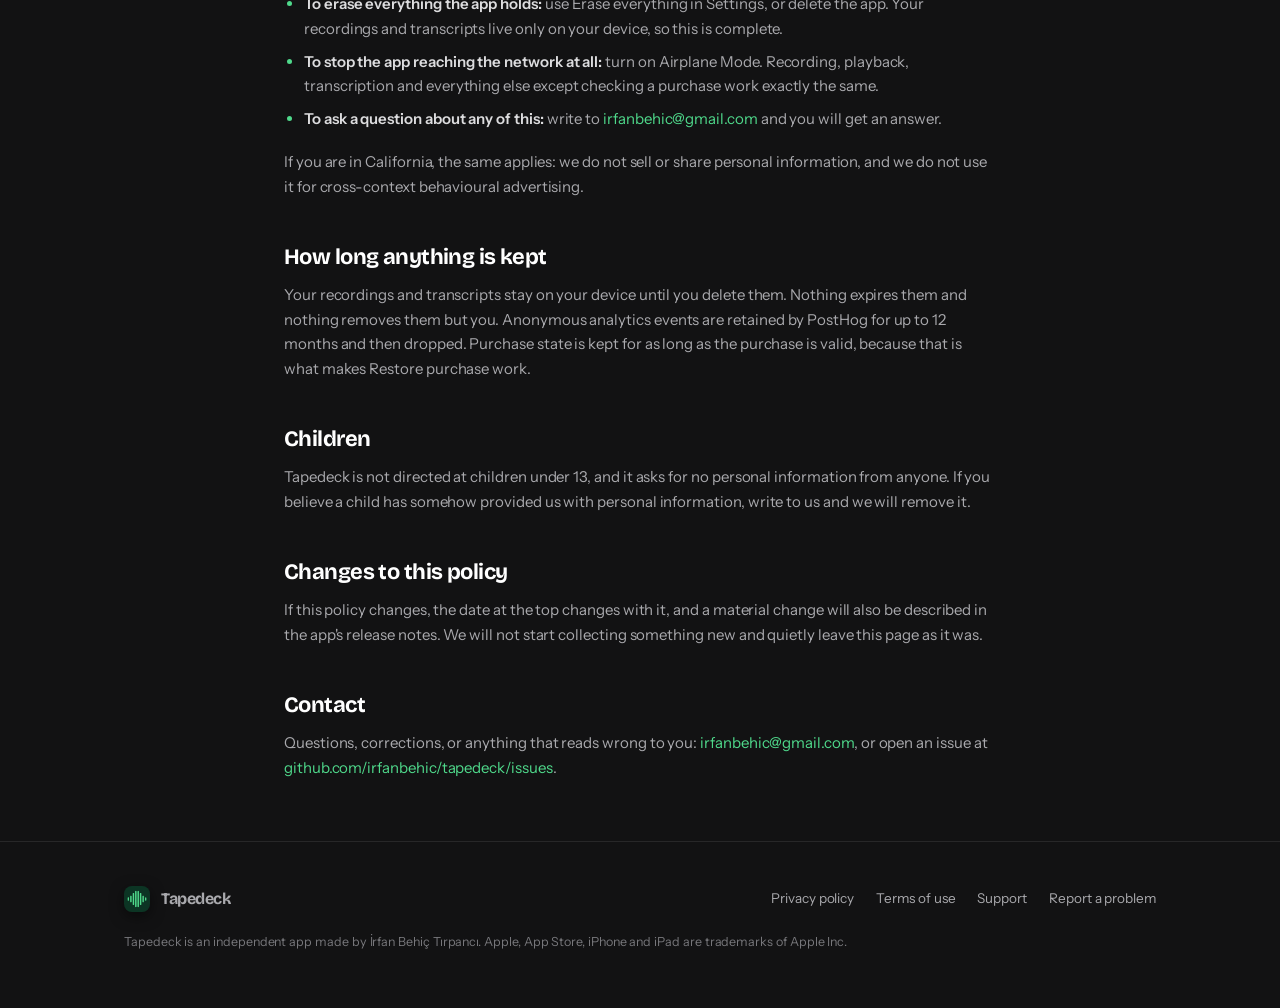
==== commit 5d6e7ae5: "Describe the analytics without promising a switch The app no longer carries an opt-out on the Privac" ====
--- a/privacy/index.html
+++ b/privacy/index.html
@@ -39,7 +39,7 @@
     <p class="doc__meta">Applies to the Tapedeck iOS and iPadOS app. Last updated 4 September 2026.</p>
 
     <div class="glass callout" style="margin-top:0">
-      <p><strong>The short version.</strong> Your recordings, their transcripts and their titles never leave your device. There is no account and we never learn who you are. The only thing sent off the device is an anonymous count of which screens are opened, and you can switch that off inside the app.</p>
+      <p><strong>The short version.</strong> Your recordings, their transcripts and their titles never leave your device. There is no account and we never learn who you are. The only thing sent off the device is an anonymous count of which screens are opened, which is not linked to you and is never used to identify anyone.</p>
     </div>
 
     <div class="glass toc">
@@ -68,7 +68,7 @@
       <li>Transcripts and every word in them</li>
       <li>Recording titles, folders and markers</li>
       <li>Anything you type into the search field</li>
-      <li>Your settings, including the theme and the analytics switch</li>
+      <li>Your settings, including the theme and the appearance</li>
     </ul>
     <p>None of it is uploaded to us or to anyone else. Recording, playback and transcription make no network requests at all. Transcription uses Apple's on-device speech engine, which runs locally on your iPhone or iPad.</p>
     <p>If you make an encrypted iPhone or iCloud backup, your recordings are included in that backup, the same as any other app's files. That copy is between you and Apple, and we have no access to it. Deleting the app deletes every recording with it, and Settings inside the app has an <strong>Erase everything</strong> action that removes them without uninstalling.</p>
@@ -78,18 +78,18 @@
 
     <table>
       <thead>
-        <tr><th>What</th><th>Why</th><th>Can you turn it off</th></tr>
+        <tr><th>What</th><th>Why</th><th>What it is not</th></tr>
       </thead>
       <tbody>
         <tr>
           <td><strong>Anonymous product interaction.</strong> The name of a screen when it opens, and a handful of plain events such as a recording being started or the pricing screen being shown. Sent with a randomly generated identifier that is not connected to your Apple Account, your name, your email or your device's advertising identifier.</td>
           <td>To see which parts of the app people actually use, and which ones they get stuck on.</td>
-          <td><strong>Yes.</strong> Settings, then Privacy, then the analytics switch. Turning it off stops it immediately.</td>
+          <td>Not a profile. There is no identifier that follows you, no advertising identifier, and nothing that could be traced back to a person, a device or an Apple Account.</td>
         </tr>
         <tr>
           <td><strong>Purchase state.</strong> Whether a Pro subscription or a lifetime purchase is active, checked against Apple's receipt for your Apple Account through RevenueCat, under an anonymous identifier.</td>
           <td>To unlock the features you paid for, and to restore them on a new device.</td>
-          <td>No, because the app cannot tell whether you own Pro without it. It contains no personal information.</td>
+          <td>Not a record of you. It carries no name, no email and no payment detail, only whether an anonymous identifier is entitled to Pro.</td>
         </tr>
       </tbody>
     </table>
@@ -128,11 +128,11 @@
     <p>That is the complete list. No one else receives anything.</p>
 
     <h2 id="legal">Legal basis and your rights</h2>
-    <p>If you are in the European Economic Area or the United Kingdom, the analytics described above rest on our legitimate interest in understanding how the app is used, kept narrow by making the data anonymous and by giving you a switch that turns it off. Purchase state rests on performing the contract you entered into when you bought Pro.</p>
+    <p>If you are in the European Economic Area or the United Kingdom, the analytics described above rest on our legitimate interest in understanding how the app is used, kept narrow by collecting only screen names and by keeping the data anonymous, so it is not personal data about you. Purchase state rests on performing the contract you entered into when you bought Pro.</p>
     <p>Because none of what we hold identifies you, we cannot look up "your" data, and there is nothing for us to hand over or delete on request. In practice your rights are exercised directly:</p>
     <ul>
-      <li><strong>To stop collection:</strong> turn off the analytics switch in Settings, then Privacy.</li>
-      <li><strong>To erase everything the app holds:</strong> use Erase everything in Settings, or delete the app.</li>
+      <li><strong>To erase everything the app holds:</strong> use Erase everything in Settings, or delete the app. Your recordings and transcripts live only on your device, so this is complete.</li>
+      <li><strong>To stop the app reaching the network at all:</strong> turn on Airplane Mode. Recording, playback, transcription and everything else except checking a purchase work exactly the same.</li>
       <li><strong>To ask a question about any of this:</strong> write to <a href="mailto:irfanbehic@gmail.com">irfanbehic@gmail.com</a> and you will get an answer.</li>
     </ul>
     <p>If you are in California, the same applies: we do not sell or share personal information, and we do not use it for cross-context behavioural advertising.</p>
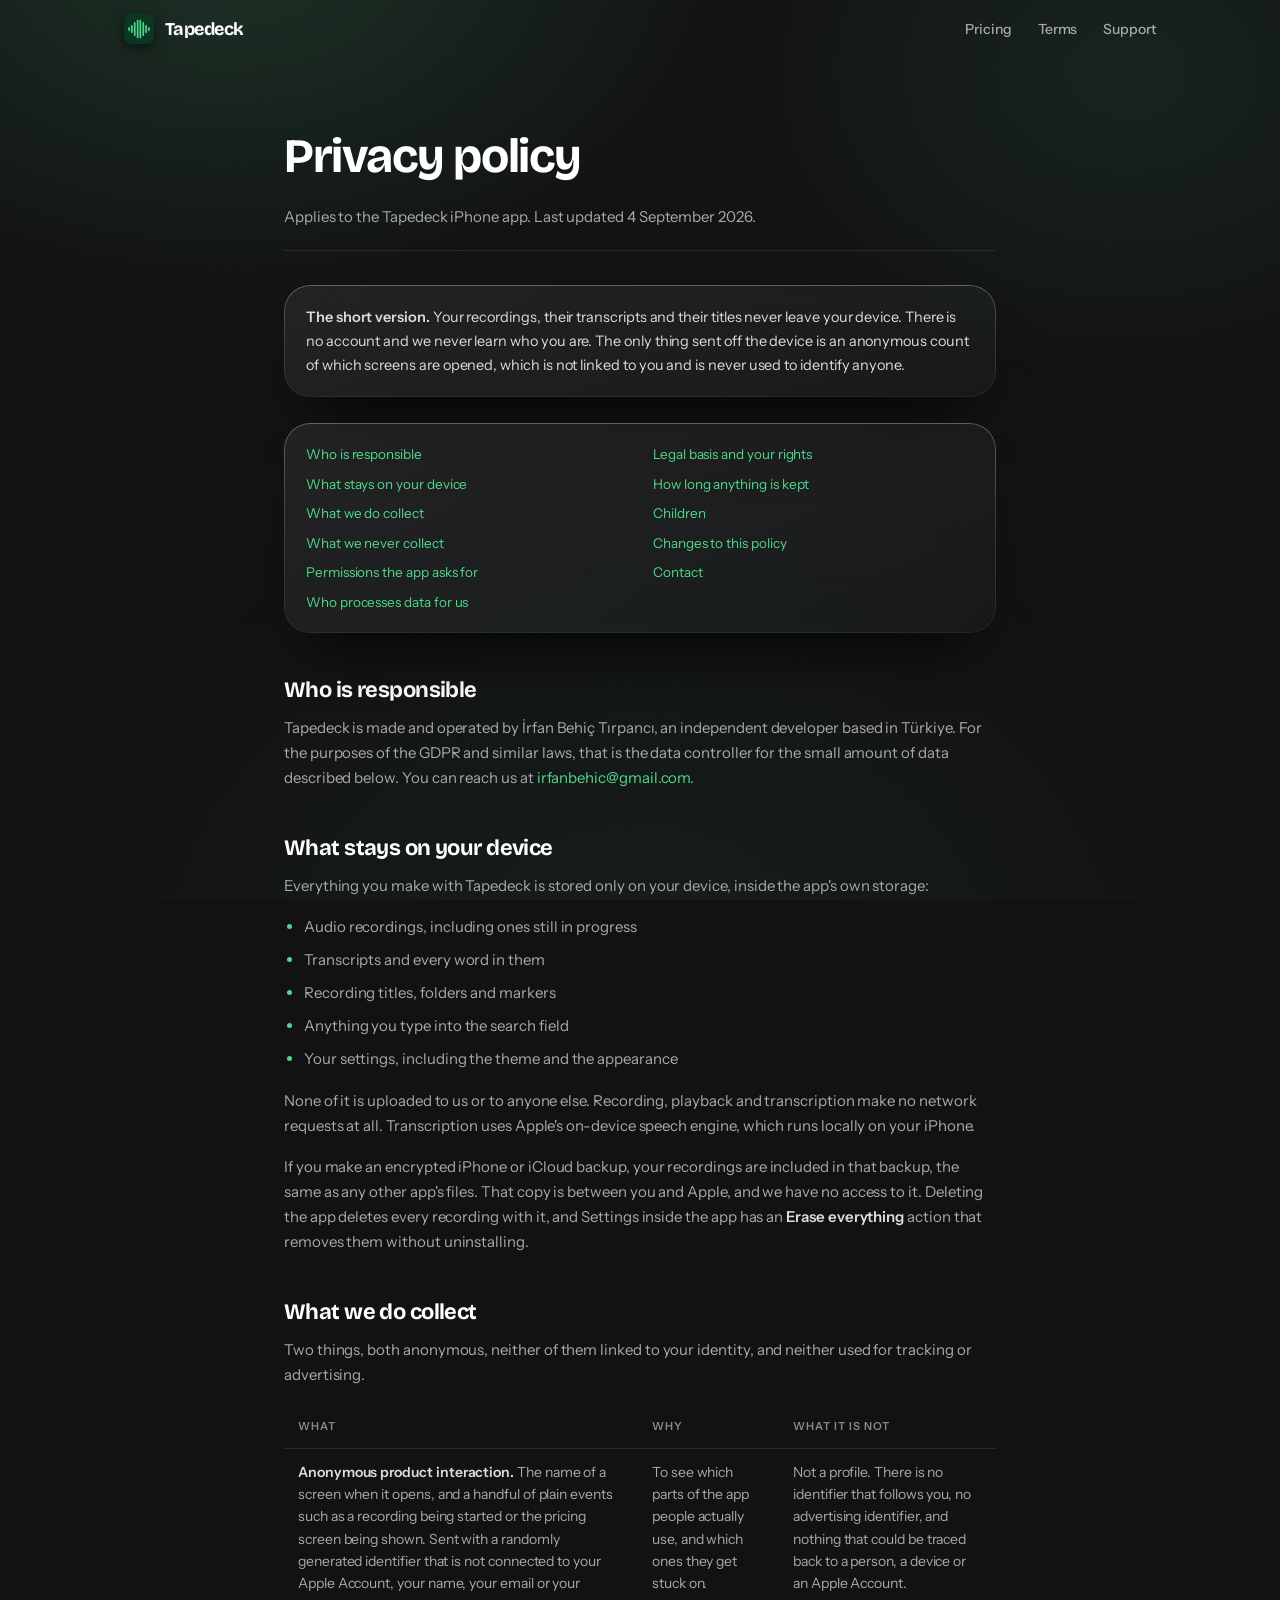
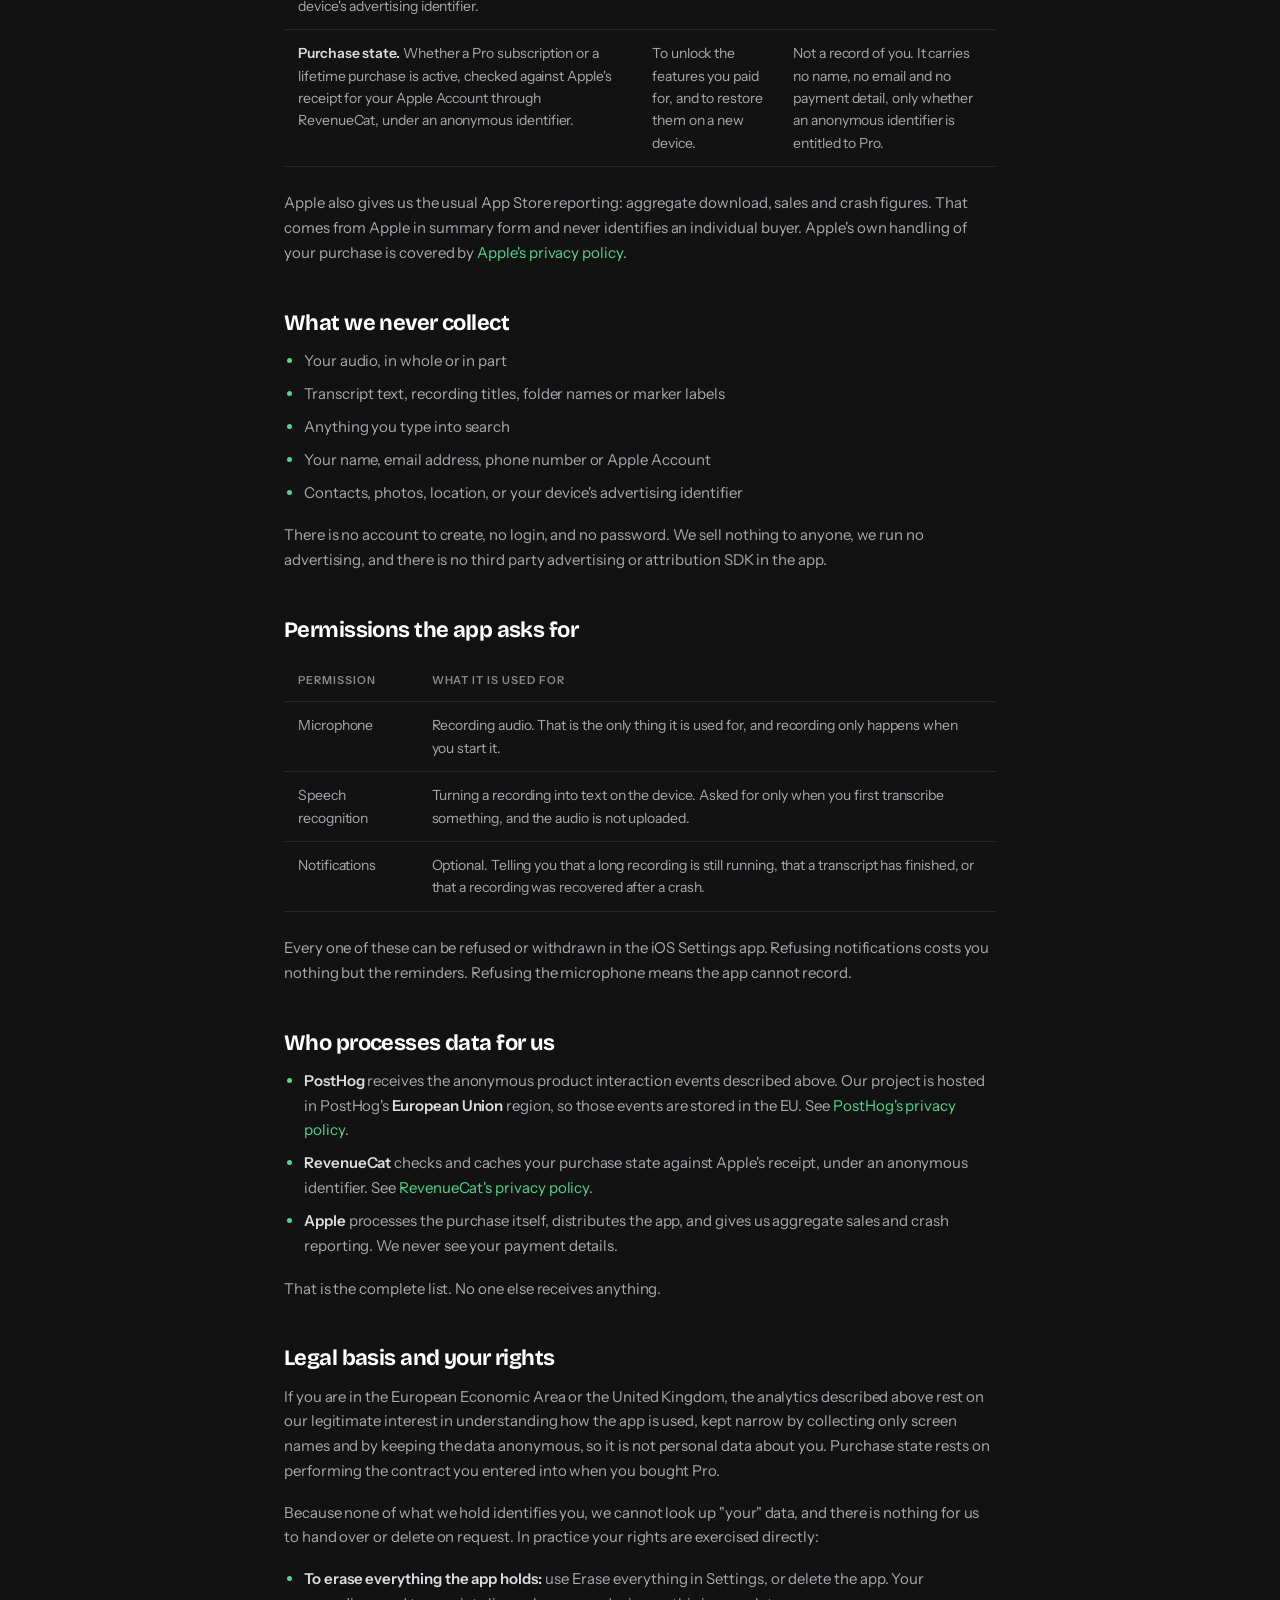
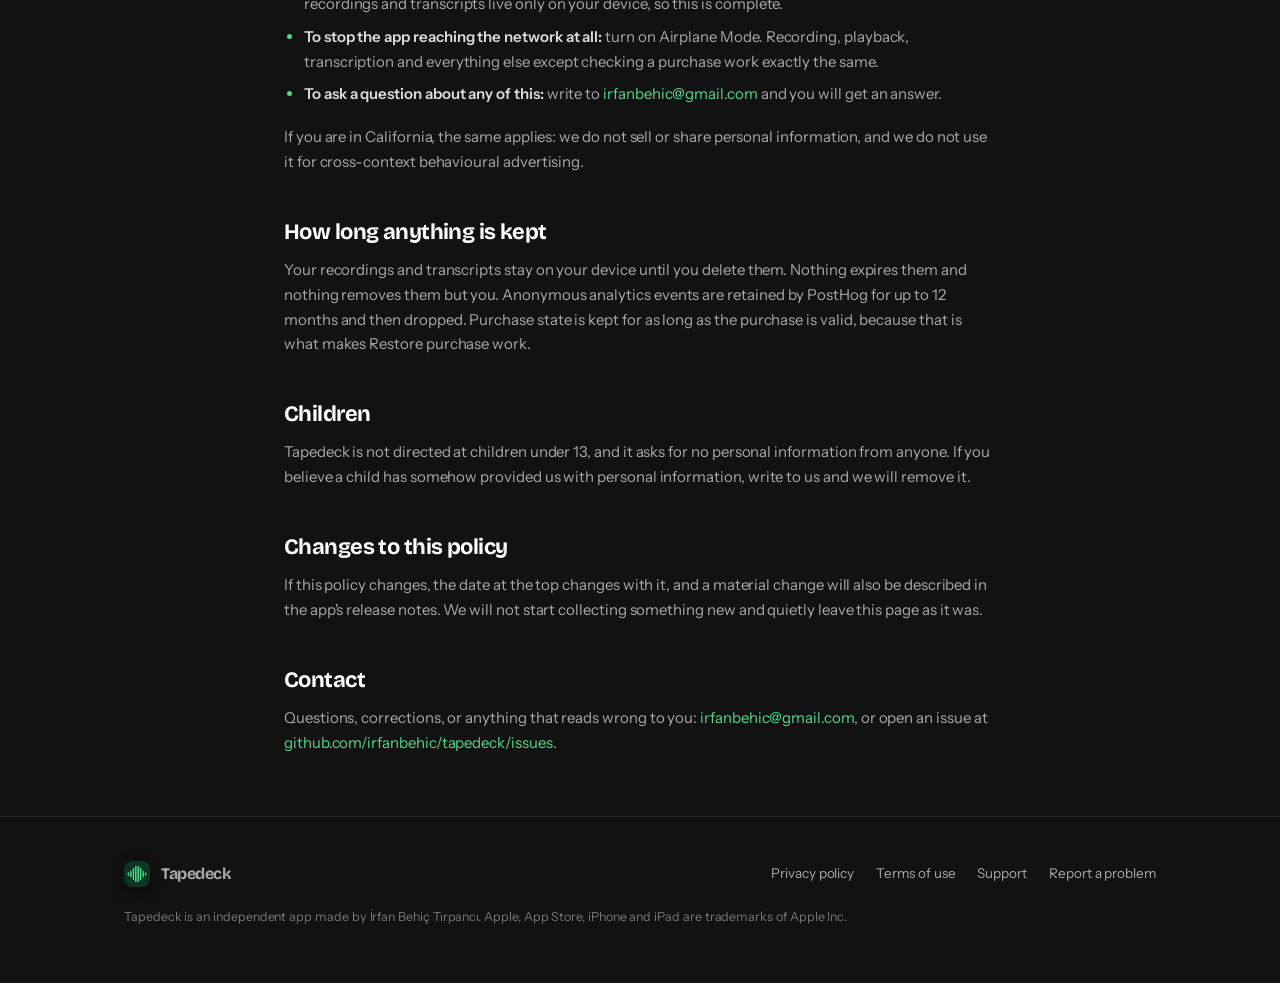
==== commit 80b8d6a5: "Say iPhone, because that is what ships The app moved to TARGETED_DEVICE_FAMILY = 1, so the hero line" ====
--- a/privacy/index.html
+++ b/privacy/index.html
@@ -36,7 +36,7 @@
 <main class="doc">
   <div class="shell shell--narrow">
     <h1 style="font-size:clamp(32px,5vw,48px)">Privacy policy</h1>
-    <p class="doc__meta">Applies to the Tapedeck iOS and iPadOS app. Last updated 4 September 2026.</p>
+    <p class="doc__meta">Applies to the Tapedeck iPhone app. Last updated 4 September 2026.</p>
 
     <div class="glass callout" style="margin-top:0">
       <p><strong>The short version.</strong> Your recordings, their transcripts and their titles never leave your device. There is no account and we never learn who you are. The only thing sent off the device is an anonymous count of which screens are opened, which is not linked to you and is never used to identify anyone.</p>
@@ -70,7 +70,7 @@
       <li>Anything you type into the search field</li>
       <li>Your settings, including the theme and the appearance</li>
     </ul>
-    <p>None of it is uploaded to us or to anyone else. Recording, playback and transcription make no network requests at all. Transcription uses Apple's on-device speech engine, which runs locally on your iPhone or iPad.</p>
+    <p>None of it is uploaded to us or to anyone else. Recording, playback and transcription make no network requests at all. Transcription uses Apple's on-device speech engine, which runs locally on your iPhone.</p>
     <p>If you make an encrypted iPhone or iCloud backup, your recordings are included in that backup, the same as any other app's files. That copy is between you and Apple, and we have no access to it. Deleting the app deletes every recording with it, and Settings inside the app has an <strong>Erase everything</strong> action that removes them without uninstalling.</p>
 
     <h2 id="collect">What we do collect</h2>
